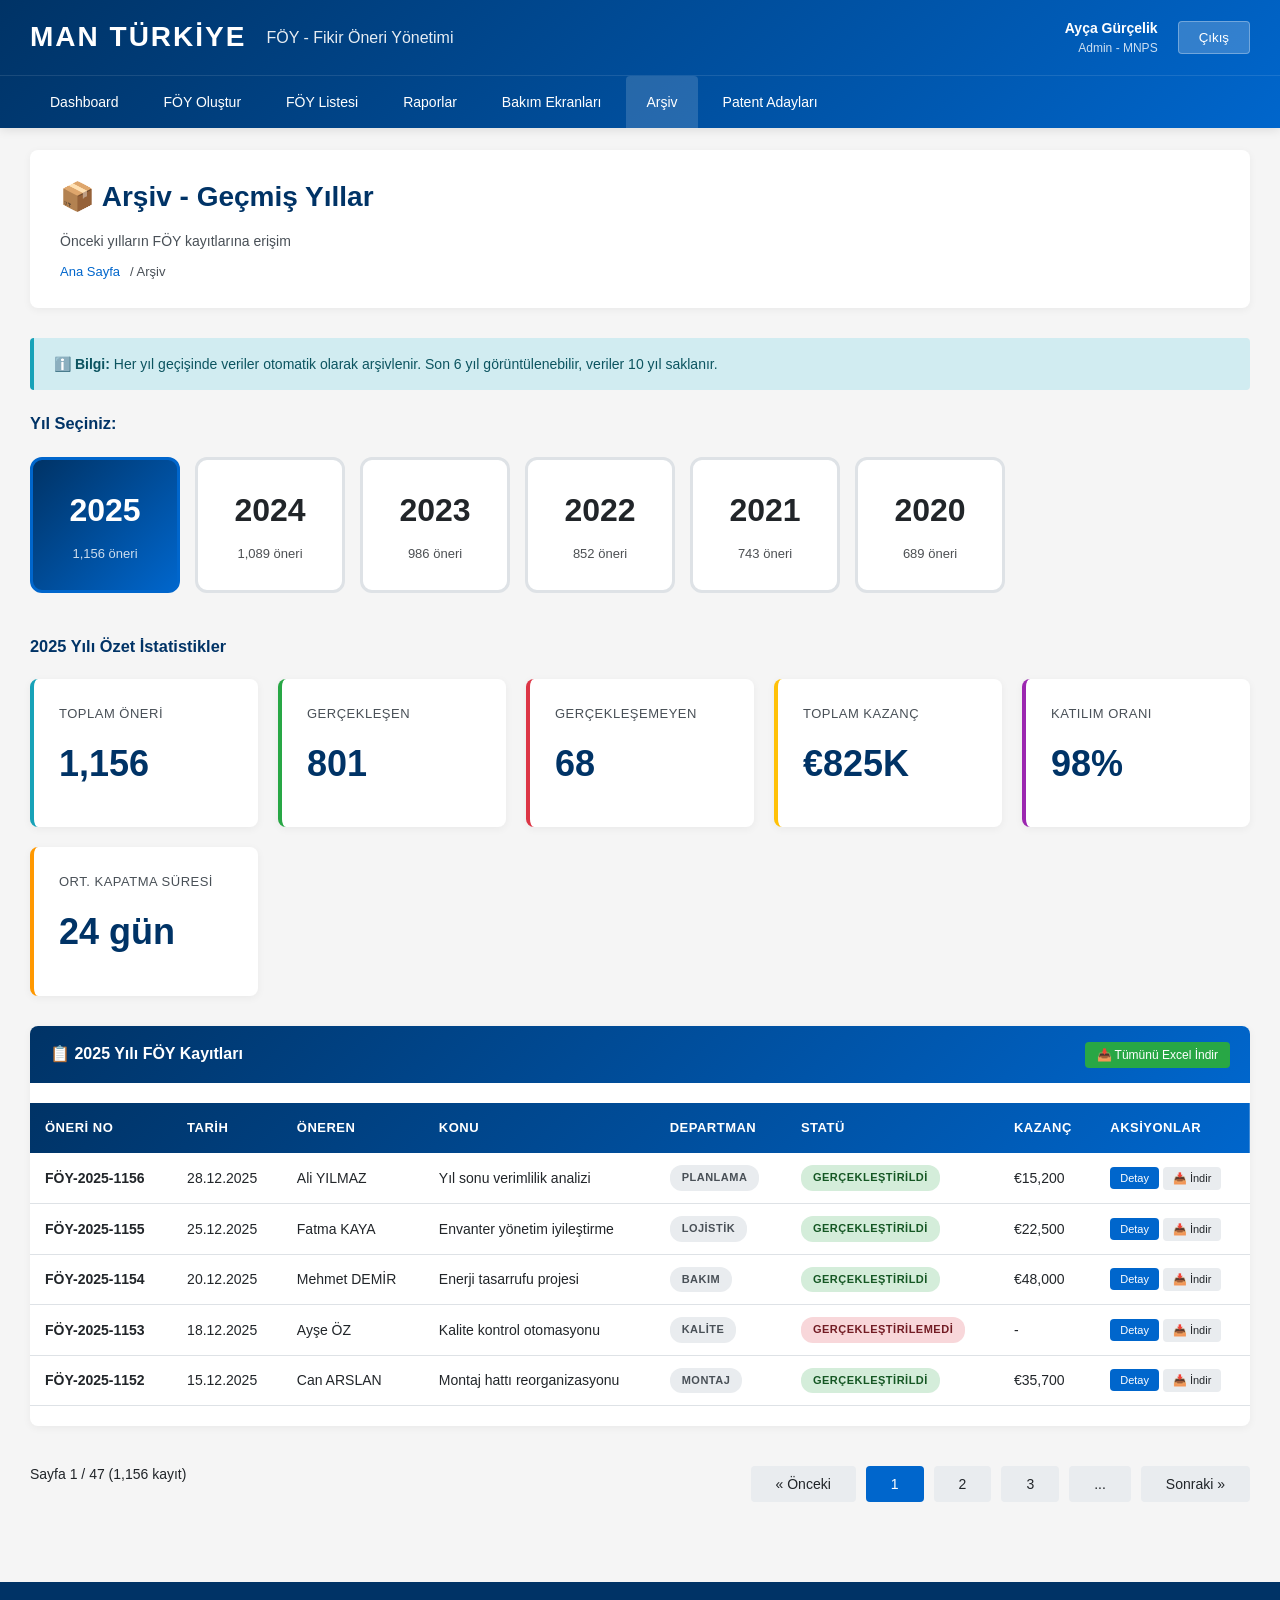
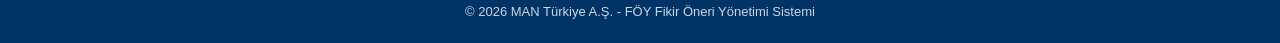
==== admin/arsiv.html @ a1492b66 "Initial commit: FÖY (Fikir Öneri Yönetimi) HTML Ekran Prototipi - 13 HTML ekran prototipi (Admin, Ko" ====
<!DOCTYPE html>
<html lang="tr">
<head>
    <meta charset="UTF-8">
    <meta name="viewport" content="width=device-width, initial-scale=1.0">
    <title>Arşiv - FÖY Sistemi</title>
    <link rel="stylesheet" href="../css/style.css">
    <style>
        .year-selector {
            display: flex;
            gap: 15px;
            margin-bottom: 30px;
            flex-wrap: wrap;
        }

        .year-card {
            background: white;
            border: 3px solid var(--border-color);
            border-radius: 12px;
            padding: 25px 35px;
            cursor: pointer;
            transition: all 0.3s;
            text-align: center;
            min-width: 150px;
        }

        .year-card:hover {
            transform: translateY(-5px);
            box-shadow: 0 8px 20px rgba(0,0,0,0.12);
            border-color: var(--secondary-color);
        }

        .year-card.active {
            background: linear-gradient(135deg, var(--primary-color) 0%, var(--secondary-color) 100%);
            color: white;
            border-color: var(--secondary-color);
        }

        .year-number {
            font-size: 32px;
            font-weight: 700;
            margin-bottom: 8px;
        }

        .year-stats {
            font-size: 13px;
            opacity: 0.8;
        }

        .archive-stats {
            display: grid;
            grid-template-columns: repeat(auto-fit, minmax(200px, 1fr));
            gap: 20px;
            margin-bottom: 30px;
        }
    </style>
</head>
<body>
    <header class="header">
        <div class="header-top">
            <div class="logo-section">
                <div class="logo">MAN TÜRKİYE</div>
                <div class="system-title">FÖY - Fikir Öneri Yönetimi</div>
            </div>
            <div class="user-section">
                <div class="user-info">
                    <div class="user-name">Ayça Gürçelik</div>
                    <div class="user-role">Admin - MNPS</div>
                </div>
                <button class="logout-btn">Çıkış</button>
            </div>
        </div>
        <nav class="navigation">
            <ul class="nav-menu">
                <li><a href="dashboard.html">Dashboard</a></li>
                <li><a href="foy-olustur.html">FÖY Oluştur</a></li>
                <li><a href="foy-listesi.html">FÖY Listesi</a></li>
                <li><a href="raporlar.html">Raporlar</a></li>
                <li><a href="bakim.html">Bakım Ekranları</a></li>
                <li><a href="arsiv.html" class="active">Arşiv</a></li>
                <li><a href="patent-adaylari.html">Patent Adayları</a></li>
            </ul>
        </nav>
    </header>

    <main class="main-content">
        <div class="page-header">
            <h1 class="page-title">📦 Arşiv - Geçmiş Yıllar</h1>
            <p class="page-description">Önceki yılların FÖY kayıtlarına erişim</p>
            <div class="breadcrumb">
                <a href="dashboard.html">Ana Sayfa</a> / Arşiv
            </div>
        </div>

        <div class="alert alert-info">
            <strong>ℹ️ Bilgi:</strong> Her yıl geçişinde veriler otomatik olarak arşivlenir. Son 6 yıl görüntülenebilir, veriler 10 yıl saklanır.
        </div>

        <h3 style="margin-bottom: 20px; color: var(--primary-color);">Yıl Seçiniz:</h3>
        <div class="year-selector">
            <div class="year-card active" data-year="2025">
                <div class="year-number">2025</div>
                <div class="year-stats">1,156 öneri</div>
            </div>
            <div class="year-card" data-year="2024">
                <div class="year-number">2024</div>
                <div class="year-stats">1,089 öneri</div>
            </div>
            <div class="year-card" data-year="2023">
                <div class="year-number">2023</div>
                <div class="year-stats">986 öneri</div>
            </div>
            <div class="year-card" data-year="2022">
                <div class="year-number">2022</div>
                <div class="year-stats">852 öneri</div>
            </div>
            <div class="year-card" data-year="2021">
                <div class="year-number">2021</div>
                <div class="year-stats">743 öneri</div>
            </div>
            <div class="year-card" data-year="2020">
                <div class="year-number">2020</div>
                <div class="year-stats">689 öneri</div>
            </div>
        </div>

        <h3 style="margin: 40px 0 20px; color: var(--primary-color);">2025 Yılı Özet İstatistikler</h3>
        <div class="archive-stats">
            <div class="stat-card info">
                <div class="stat-label">Toplam Öneri</div>
                <div class="stat-value">1,156</div>
            </div>
            <div class="stat-card success">
                <div class="stat-label">Gerçekleşen</div>
                <div class="stat-value">801</div>
            </div>
            <div class="stat-card danger">
                <div class="stat-label">Gerçekleşemeyen</div>
                <div class="stat-value">68</div>
            </div>
            <div class="stat-card warning">
                <div class="stat-label">Toplam Kazanç</div>
                <div class="stat-value">€825K</div>
            </div>
            <div class="stat-card" style="border-left-color: #9c27b0;">
                <div class="stat-label">Katılım Oranı</div>
                <div class="stat-value">98%</div>
            </div>
            <div class="stat-card" style="border-left-color: #ff9800;">
                <div class="stat-label">Ort. Kapatma Süresi</div>
                <div class="stat-value">24 gün</div>
            </div>
        </div>

        <div class="card">
            <div class="card-header">
                📋 2025 Yılı FÖY Kayıtları
                <div>
                    <button class="btn btn-success" style="font-size: 12px; padding: 6px 12px;">📥 Tümünü Excel İndir</button>
                </div>
            </div>
            <div class="card-body" style="padding: 0;">
                <div class="table-container">
                    <table>
                        <thead>
                            <tr>
                                <th>Öneri No</th>
                                <th>Tarih</th>
                                <th>Öneren</th>
                                <th>Konu</th>
                                <th>Departman</th>
                                <th>Statü</th>
                                <th>Kazanç</th>
                                <th>Aksiyonlar</th>
                            </tr>
                        </thead>
                        <tbody>
                            <tr>
                                <td><strong>FÖY-2025-1156</strong></td>
                                <td>28.12.2025</td>
                                <td>Ali YILMAZ</td>
                                <td>Yıl sonu verimlilik analizi</td>
                                <td><span class="badge badge-secondary">Planlama</span></td>
                                <td><span class="badge badge-success">Gerçekleştirildi</span></td>
                                <td>€15,200</td>
                                <td>
                                    <button class="btn btn-primary" style="font-size: 11px; padding: 5px 10px;">Detay</button>
                                    <button class="btn btn-secondary" style="font-size: 11px; padding: 5px 10px;">📥 İndir</button>
                                </td>
                            </tr>
                            <tr>
                                <td><strong>FÖY-2025-1155</strong></td>
                                <td>25.12.2025</td>
                                <td>Fatma KAYA</td>
                                <td>Envanter yönetim iyileştirme</td>
                                <td><span class="badge badge-secondary">Lojistik</span></td>
                                <td><span class="badge badge-success">Gerçekleştirildi</span></td>
                                <td>€22,500</td>
                                <td>
                                    <button class="btn btn-primary" style="font-size: 11px; padding: 5px 10px;">Detay</button>
                                    <button class="btn btn-secondary" style="font-size: 11px; padding: 5px 10px;">📥 İndir</button>
                                </td>
                            </tr>
                            <tr>
                                <td><strong>FÖY-2025-1154</strong></td>
                                <td>20.12.2025</td>
                                <td>Mehmet DEMİR</td>
                                <td>Enerji tasarrufu projesi</td>
                                <td><span class="badge badge-secondary">Bakım</span></td>
                                <td><span class="badge badge-success">Gerçekleştirildi</span></td>
                                <td>€48,000</td>
                                <td>
                                    <button class="btn btn-primary" style="font-size: 11px; padding: 5px 10px;">Detay</button>
                                    <button class="btn btn-secondary" style="font-size: 11px; padding: 5px 10px;">📥 İndir</button>
                                </td>
                            </tr>
                            <tr>
                                <td><strong>FÖY-2025-1153</strong></td>
                                <td>18.12.2025</td>
                                <td>Ayşe ÖZ</td>
                                <td>Kalite kontrol otomasyonu</td>
                                <td><span class="badge badge-secondary">Kalite</span></td>
                                <td><span class="badge badge-danger">Gerçekleştirilemedi</span></td>
                                <td>-</td>
                                <td>
                                    <button class="btn btn-primary" style="font-size: 11px; padding: 5px 10px;">Detay</button>
                                    <button class="btn btn-secondary" style="font-size: 11px; padding: 5px 10px;">📥 İndir</button>
                                </td>
                            </tr>
                            <tr>
                                <td><strong>FÖY-2025-1152</strong></td>
                                <td>15.12.2025</td>
                                <td>Can ARSLAN</td>
                                <td>Montaj hattı reorganizasyonu</td>
                                <td><span class="badge badge-secondary">Montaj</span></td>
                                <td><span class="badge badge-success">Gerçekleştirildi</span></td>
                                <td>€35,700</td>
                                <td>
                                    <button class="btn btn-primary" style="font-size: 11px; padding: 5px 10px;">Detay</button>
                                    <button class="btn btn-secondary" style="font-size: 11px; padding: 5px 10px;">📥 İndir</button>
                                </td>
                            </tr>
                        </tbody>
                    </table>
                </div>
            </div>
        </div>

        <div style="display: flex; justify-content: space-between; align-items: center; margin-top: 20px;">
            <div>Sayfa 1 / 47 (1,156 kayıt)</div>
            <div class="btn-group">
                <button class="btn btn-secondary" disabled>« Önceki</button>
                <button class="btn btn-primary">1</button>
                <button class="btn btn-secondary">2</button>
                <button class="btn btn-secondary">3</button>
                <button class="btn btn-secondary">...</button>
                <button class="btn btn-secondary">Sonraki »</button>
            </div>
        </div>
    </main>

    <footer class="footer">
        <p>&copy; 2026 MAN Türkiye A.Ş. - FÖY Fikir Öneri Yönetimi Sistemi</p>
    </footer>

    <script>
        document.querySelectorAll('.year-card').forEach(card => {
            card.addEventListener('click', function() {
                document.querySelectorAll('.year-card').forEach(c => c.classList.remove('active'));
                this.classList.add('active');
                const year = this.getAttribute('data-year');
                alert(`${year} yılı verileri yükleniyor...`);
            });
        });
    </script>
</body>
</html>
---- css/style.css ----
/* =================================================================
   MAN TÜRKİYE - FÖY SİSTEMİ
   Ortak Stil Dosyası
   ================================================================= */

:root {
    --primary-color: #003366;
    --secondary-color: #0066cc;
    --accent-color: #ff6600;
    --success-color: #28a745;
    --warning-color: #ffc107;
    --danger-color: #dc3545;
    --info-color: #17a2b8;
    --light-gray: #f8f9fa;
    --medium-gray: #e9ecef;
    --dark-gray: #495057;
    --text-color: #212529;
    --border-color: #dee2e6;
}

* {
    margin: 0;
    padding: 0;
    box-sizing: border-box;
}

body {
    font-family: 'Segoe UI', Tahoma, Geneva, Verdana, sans-serif;
    font-size: 14px;
    line-height: 1.6;
    color: var(--text-color);
    background-color: #f5f5f5;
}

/* =================================================================
   HEADER & NAVIGATION
   ================================================================= */

.header {
    background: linear-gradient(135deg, var(--primary-color) 0%, var(--secondary-color) 100%);
    color: white;
    padding: 0;
    box-shadow: 0 2px 10px rgba(0,0,0,0.1);
    position: fixed;
    top: 0;
    left: 0;
    right: 0;
    z-index: 1000;
}

.header-top {
    display: flex;
    justify-content: space-between;
    align-items: center;
    padding: 15px 30px;
    border-bottom: 1px solid rgba(255,255,255,0.1);
}

.logo-section {
    display: flex;
    align-items: center;
    gap: 20px;
}

.logo {
    font-size: 28px;
    font-weight: 700;
    letter-spacing: 2px;
}

.system-title {
    font-size: 16px;
    font-weight: 300;
    opacity: 0.9;
}

.user-section {
    display: flex;
    align-items: center;
    gap: 20px;
}

.user-info {
    text-align: right;
}

.user-name {
    font-weight: 600;
    font-size: 14px;
}

.user-role {
    font-size: 12px;
    opacity: 0.8;
}

.logout-btn {
    background-color: rgba(255,255,255,0.2);
    color: white;
    border: 1px solid rgba(255,255,255,0.3);
    padding: 8px 20px;
    border-radius: 4px;
    cursor: pointer;
    transition: all 0.3s;
}

.logout-btn:hover {
    background-color: rgba(255,255,255,0.3);
}

.navigation {
    padding: 0 30px;
}

.nav-menu {
    list-style: none;
    display: flex;
    gap: 5px;
}

.nav-menu li {
    position: relative;
}

.nav-menu a {
    color: white;
    text-decoration: none;
    padding: 15px 20px;
    display: block;
    transition: background-color 0.3s;
    border-radius: 4px 4px 0 0;
}

.nav-menu a:hover,
.nav-menu a.active {
    background-color: rgba(255,255,255,0.15);
}

/* =================================================================
   MAIN CONTENT
   ================================================================= */

.main-content {
    margin-top: 120px;
    padding: 30px;
    min-height: calc(100vh - 200px);
}

.page-header {
    background: white;
    padding: 25px 30px;
    border-radius: 8px;
    margin-bottom: 30px;
    box-shadow: 0 2px 8px rgba(0,0,0,0.05);
}

.page-title {
    font-size: 28px;
    color: var(--primary-color);
    margin-bottom: 10px;
    font-weight: 600;
}

.page-description {
    color: var(--dark-gray);
    font-size: 14px;
}

.breadcrumb {
    display: flex;
    gap: 10px;
    font-size: 13px;
    color: var(--dark-gray);
    margin-top: 10px;
}

.breadcrumb a {
    color: var(--secondary-color);
    text-decoration: none;
}

.breadcrumb a:hover {
    text-decoration: underline;
}

/* =================================================================
   CARDS & PANELS
   ================================================================= */

.card {
    background: white;
    border-radius: 8px;
    box-shadow: 0 2px 8px rgba(0,0,0,0.05);
    overflow: hidden;
    margin-bottom: 20px;
}

.card-header {
    background: linear-gradient(135deg, var(--primary-color) 0%, var(--secondary-color) 100%);
    color: white;
    padding: 15px 20px;
    font-weight: 600;
    font-size: 16px;
    display: flex;
    justify-content: space-between;
    align-items: center;
}

.card-body {
    padding: 25px;
}

.dashboard-grid {
    display: grid;
    grid-template-columns: repeat(auto-fit, minmax(280px, 1fr));
    gap: 20px;
    margin-bottom: 30px;
}

.stat-card {
    background: white;
    border-radius: 8px;
    padding: 25px;
    box-shadow: 0 2px 8px rgba(0,0,0,0.05);
    border-left: 4px solid var(--secondary-color);
    transition: transform 0.3s, box-shadow 0.3s;
}

.stat-card:hover {
    transform: translateY(-5px);
    box-shadow: 0 4px 16px rgba(0,0,0,0.1);
}

.stat-card.success {
    border-left-color: var(--success-color);
}

.stat-card.warning {
    border-left-color: var(--warning-color);
}

.stat-card.danger {
    border-left-color: var(--danger-color);
}

.stat-card.info {
    border-left-color: var(--info-color);
}

.stat-label {
    color: var(--dark-gray);
    font-size: 13px;
    font-weight: 500;
    text-transform: uppercase;
    letter-spacing: 0.5px;
}

.stat-value {
    font-size: 36px;
    font-weight: 700;
    color: var(--primary-color);
    margin: 10px 0;
}

.stat-description {
    font-size: 12px;
    color: var(--dark-gray);
}

/* =================================================================
   FORMS
   ================================================================= */

.form-group {
    margin-bottom: 20px;
}

.form-label {
    display: block;
    margin-bottom: 8px;
    font-weight: 500;
    color: var(--text-color);
}

.form-label.required::after {
    content: " *";
    color: var(--danger-color);
}

.form-control {
    width: 100%;
    padding: 10px 15px;
    border: 1px solid var(--border-color);
    border-radius: 4px;
    font-size: 14px;
    transition: border-color 0.3s, box-shadow 0.3s;
}

.form-control:focus {
    outline: none;
    border-color: var(--secondary-color);
    box-shadow: 0 0 0 3px rgba(0,102,204,0.1);
}

.form-control:disabled {
    background-color: var(--light-gray);
    cursor: not-allowed;
}

select.form-control {
    cursor: pointer;
}

textarea.form-control {
    resize: vertical;
    min-height: 100px;
}

.form-row {
    display: grid;
    grid-template-columns: repeat(auto-fit, minmax(250px, 1fr));
    gap: 20px;
}

.form-help {
    font-size: 12px;
    color: var(--dark-gray);
    margin-top: 5px;
}

.checkbox-group,
.radio-group {
    display: flex;
    flex-direction: column;
    gap: 10px;
}

.checkbox-item,
.radio-item {
    display: flex;
    align-items: center;
    gap: 10px;
}

/* =================================================================
   BUTTONS
   ================================================================= */

.btn {
    display: inline-block;
    padding: 10px 25px;
    border: none;
    border-radius: 4px;
    font-size: 14px;
    font-weight: 500;
    cursor: pointer;
    transition: all 0.3s;
    text-decoration: none;
    text-align: center;
}

.btn-primary {
    background-color: var(--secondary-color);
    color: white;
}

.btn-primary:hover {
    background-color: var(--primary-color);
}

.btn-success {
    background-color: var(--success-color);
    color: white;
}

.btn-success:hover {
    background-color: #218838;
}

.btn-warning {
    background-color: var(--warning-color);
    color: var(--text-color);
}

.btn-warning:hover {
    background-color: #e0a800;
}

.btn-danger {
    background-color: var(--danger-color);
    color: white;
}

.btn-danger:hover {
    background-color: #c82333;
}

.btn-secondary {
    background-color: var(--medium-gray);
    color: var(--text-color);
}

.btn-secondary:hover {
    background-color: var(--border-color);
}

.btn-group {
    display: flex;
    gap: 10px;
    margin-top: 20px;
}

/* =================================================================
   TABLES
   ================================================================= */

.table-container {
    overflow-x: auto;
    margin: 20px 0;
}

table {
    width: 100%;
    border-collapse: collapse;
    background: white;
}

thead {
    background: linear-gradient(135deg, var(--primary-color) 0%, var(--secondary-color) 100%);
    color: white;
}

th {
    padding: 15px;
    text-align: left;
    font-weight: 600;
    font-size: 13px;
    text-transform: uppercase;
    letter-spacing: 0.5px;
}

td {
    padding: 12px 15px;
    border-bottom: 1px solid var(--border-color);
}

tbody tr:hover {
    background-color: var(--light-gray);
}

.table-actions {
    display: flex;
    gap: 8px;
}

.action-btn {
    padding: 5px 12px;
    border-radius: 4px;
    font-size: 12px;
    border: none;
    cursor: pointer;
    transition: all 0.3s;
}

/* =================================================================
   BADGES & STATUS
   ================================================================= */

.badge {
    display: inline-block;
    padding: 4px 12px;
    border-radius: 12px;
    font-size: 11px;
    font-weight: 600;
    text-transform: uppercase;
    letter-spacing: 0.5px;
}

.badge-success {
    background-color: #d4edda;
    color: #155724;
}

.badge-warning {
    background-color: #fff3cd;
    color: #856404;
}

.badge-danger {
    background-color: #f8d7da;
    color: #721c24;
}

.badge-info {
    background-color: #d1ecf1;
    color: #0c5460;
}

.badge-secondary {
    background-color: var(--medium-gray);
    color: var(--dark-gray);
}

.status-green {
    color: var(--success-color);
    font-weight: 600;
}

.status-yellow {
    color: var(--warning-color);
    font-weight: 600;
}

.status-red {
    color: var(--danger-color);
    font-weight: 600;
}

/* =================================================================
   ALERTS & NOTIFICATIONS
   ================================================================= */

.alert {
    padding: 15px 20px;
    border-radius: 4px;
    margin-bottom: 20px;
    border-left: 4px solid;
}

.alert-info {
    background-color: #d1ecf1;
    border-color: var(--info-color);
    color: #0c5460;
}

.alert-success {
    background-color: #d4edda;
    border-color: var(--success-color);
    color: #155724;
}

.alert-warning {
    background-color: #fff3cd;
    border-color: var(--warning-color);
    color: #856404;
}

.alert-danger {
    background-color: #f8d7da;
    border-color: var(--danger-color);
    color: #721c24;
}

/* =================================================================
   MODAL
   ================================================================= */

.modal {
    display: none;
    position: fixed;
    top: 0;
    left: 0;
    width: 100%;
    height: 100%;
    background-color: rgba(0,0,0,0.5);
    z-index: 2000;
    justify-content: center;
    align-items: center;
}

.modal.active {
    display: flex;
}

.modal-content {
    background: white;
    border-radius: 8px;
    width: 90%;
    max-width: 600px;
    max-height: 90vh;
    overflow-y: auto;
    box-shadow: 0 10px 40px rgba(0,0,0,0.3);
}

.modal-header {
    padding: 20px 25px;
    border-bottom: 1px solid var(--border-color);
    display: flex;
    justify-content: space-between;
    align-items: center;
}

.modal-title {
    font-size: 20px;
    font-weight: 600;
    color: var(--primary-color);
}

.modal-close {
    background: none;
    border: none;
    font-size: 28px;
    cursor: pointer;
    color: var(--dark-gray);
    line-height: 1;
}

.modal-body {
    padding: 25px;
}

.modal-footer {
    padding: 20px 25px;
    border-top: 1px solid var(--border-color);
    display: flex;
    justify-content: flex-end;
    gap: 10px;
}

/* =================================================================
   FOOTER
   ================================================================= */

.footer {
    background-color: var(--primary-color);
    color: white;
    text-align: center;
    padding: 20px;
    margin-top: 50px;
}

.footer p {
    font-size: 13px;
    opacity: 0.8;
}

/* =================================================================
   UTILITIES
   ================================================================= */

.text-center { text-align: center; }
.text-right { text-align: right; }
.text-left { text-align: left; }

.mt-10 { margin-top: 10px; }
.mt-20 { margin-top: 20px; }
.mt-30 { margin-top: 30px; }
.mb-10 { margin-bottom: 10px; }
.mb-20 { margin-bottom: 20px; }
.mb-30 { margin-bottom: 30px; }

.p-10 { padding: 10px; }
.p-20 { padding: 20px; }
.p-30 { padding: 30px; }

.d-flex { display: flex; }
.justify-between { justify-content: space-between; }
.align-center { align-items: center; }
.gap-10 { gap: 10px; }
.gap-20 { gap: 20px; }

.w-100 { width: 100%; }
.h-100 { height: 100%; }

/* =================================================================
   RESPONSIVE
   ================================================================= */

@media (max-width: 768px) {
    .header-top {
        flex-direction: column;
        gap: 15px;
    }

    .nav-menu {
        flex-direction: column;
        gap: 0;
    }

    .main-content {
        padding: 15px;
        margin-top: 180px;
    }

    .dashboard-grid {
        grid-template-columns: 1fr;
    }

    .form-row {
        grid-template-columns: 1fr;
    }
}
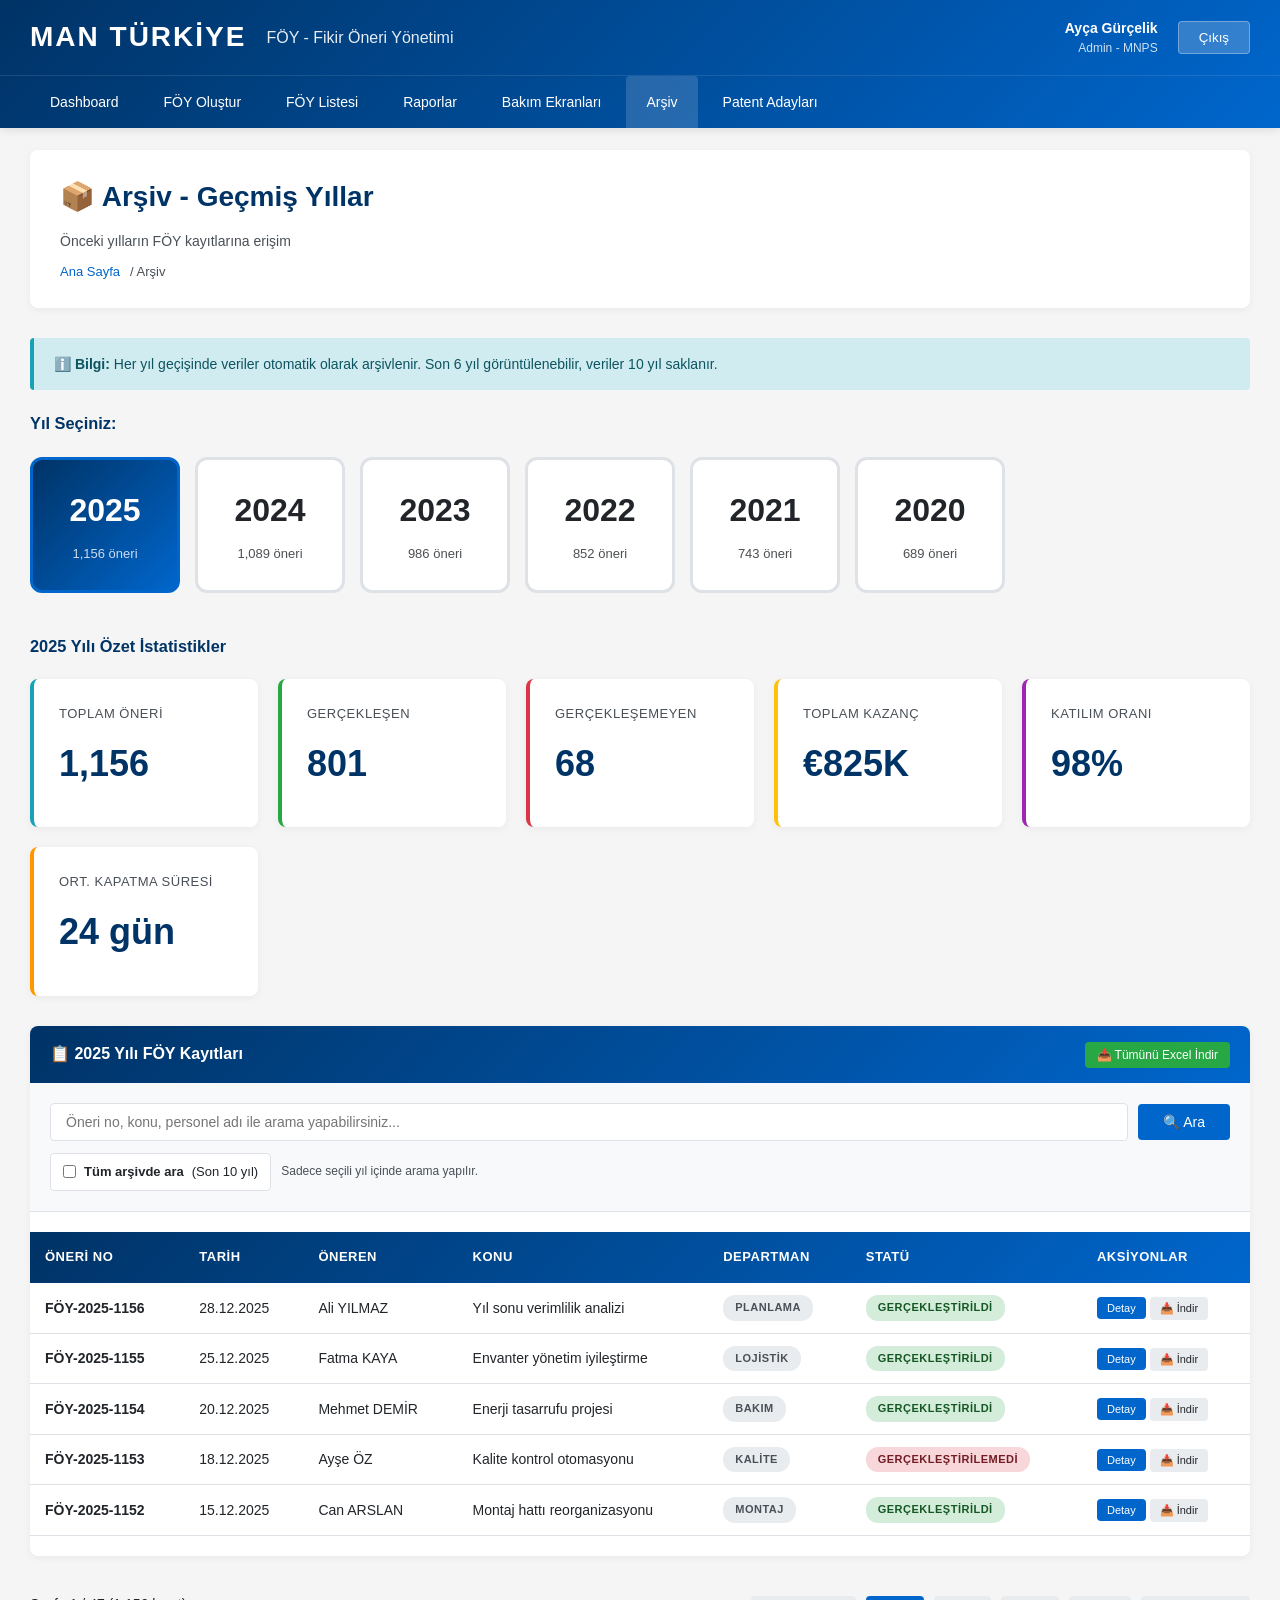
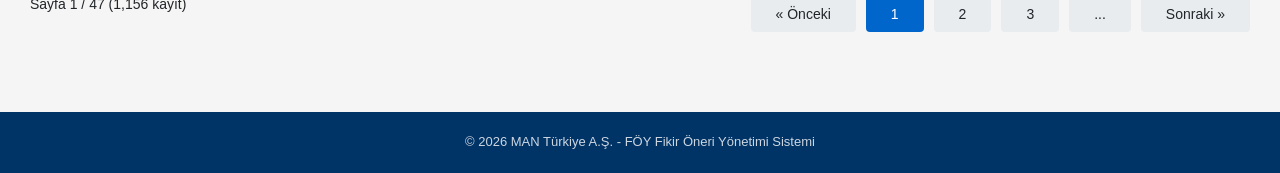
==== commit a385a717: "Mail şablonları ve form güncellemeleri eklendi - FÖY oluşturma ekranına mail şablonları eklendi (Des" ====
--- a/admin/arsiv.html
+++ b/admin/arsiv.html
@@ -160,6 +160,21 @@
                 </div>
             </div>
             <div class="card-body" style="padding: 0;">
+                <div style="padding: 20px; background-color: #f8f9fa; border-bottom: 1px solid var(--border-color);">
+                    <div style="display: flex; gap: 10px; align-items: center; margin-bottom: 12px;">
+                        <input type="text" class="form-control" id="arsivArama" placeholder="Öneri no, konu, personel adı ile arama yapabilirsiniz..." style="flex: 1;">
+                        <button class="btn btn-primary" style="white-space: nowrap;">🔍 Ara</button>
+                    </div>
+                    <div style="display: flex; align-items: center; gap: 10px;">
+                        <label style="margin: 0; display: flex; align-items: center; gap: 8px; font-size: 13px; cursor: pointer; background: white; padding: 8px 12px; border-radius: 4px; border: 1px solid var(--border-color);">
+                            <input type="checkbox" id="tumArsivArama" style="margin: 0; cursor: pointer;">
+                            <strong>Tüm arşivde ara</strong> (Son 10 yıl)
+                        </label>
+                        <div class="form-help" style="margin: 0;">
+                            <span id="aramaAciklama">Sadece seçili yıl içinde arama yapılır.</span>
+                        </div>
+                    </div>
+                </div>
                 <div class="table-container">
                     <table>
                         <thead>
@@ -170,7 +185,6 @@
                                 <th>Konu</th>
                                 <th>Departman</th>
                                 <th>Statü</th>
-                                <th>Kazanç</th>
                                 <th>Aksiyonlar</th>
                             </tr>
                         </thead>
@@ -182,7 +196,6 @@
                                 <td>Yıl sonu verimlilik analizi</td>
                                 <td><span class="badge badge-secondary">Planlama</span></td>
                                 <td><span class="badge badge-success">Gerçekleştirildi</span></td>
-                                <td>€15,200</td>
                                 <td>
                                     <button class="btn btn-primary" style="font-size: 11px; padding: 5px 10px;">Detay</button>
                                     <button class="btn btn-secondary" style="font-size: 11px; padding: 5px 10px;">📥 İndir</button>
@@ -195,7 +208,6 @@
                                 <td>Envanter yönetim iyileştirme</td>
                                 <td><span class="badge badge-secondary">Lojistik</span></td>
                                 <td><span class="badge badge-success">Gerçekleştirildi</span></td>
-                                <td>€22,500</td>
                                 <td>
                                     <button class="btn btn-primary" style="font-size: 11px; padding: 5px 10px;">Detay</button>
                                     <button class="btn btn-secondary" style="font-size: 11px; padding: 5px 10px;">📥 İndir</button>
@@ -208,7 +220,6 @@
                                 <td>Enerji tasarrufu projesi</td>
                                 <td><span class="badge badge-secondary">Bakım</span></td>
                                 <td><span class="badge badge-success">Gerçekleştirildi</span></td>
-                                <td>€48,000</td>
                                 <td>
                                     <button class="btn btn-primary" style="font-size: 11px; padding: 5px 10px;">Detay</button>
                                     <button class="btn btn-secondary" style="font-size: 11px; padding: 5px 10px;">📥 İndir</button>
@@ -221,7 +232,6 @@
                                 <td>Kalite kontrol otomasyonu</td>
                                 <td><span class="badge badge-secondary">Kalite</span></td>
                                 <td><span class="badge badge-danger">Gerçekleştirilemedi</span></td>
-                                <td>-</td>
                                 <td>
                                     <button class="btn btn-primary" style="font-size: 11px; padding: 5px 10px;">Detay</button>
                                     <button class="btn btn-secondary" style="font-size: 11px; padding: 5px 10px;">📥 İndir</button>
@@ -234,7 +244,6 @@
                                 <td>Montaj hattı reorganizasyonu</td>
                                 <td><span class="badge badge-secondary">Montaj</span></td>
                                 <td><span class="badge badge-success">Gerçekleştirildi</span></td>
-                                <td>€35,700</td>
                                 <td>
                                     <button class="btn btn-primary" style="font-size: 11px; padding: 5px 10px;">Detay</button>
                                     <button class="btn btn-secondary" style="font-size: 11px; padding: 5px 10px;">📥 İndir</button>
@@ -272,6 +281,20 @@
                 alert(`${year} yılı verileri yükleniyor...`);
             });
         });
+
+        // Tüm arşivde ara checkbox kontrolü
+        document.getElementById('tumArsivArama').addEventListener('change', function() {
+            const aciklama = document.getElementById('aramaAciklama');
+            if (this.checked) {
+                aciklama.textContent = 'Tüm yıllar (son 10 yıl) içinde arama yapılacaktır.';
+                aciklama.style.color = 'var(--warning-color)';
+                aciklama.style.fontWeight = 'bold';
+            } else {
+                aciklama.textContent = 'Sadece seçili yıl içinde arama yapılır.';
+                aciklama.style.color = '';
+                aciklama.style.fontWeight = '';
+            }
+        });
     </script>
 </body>
 </html>
